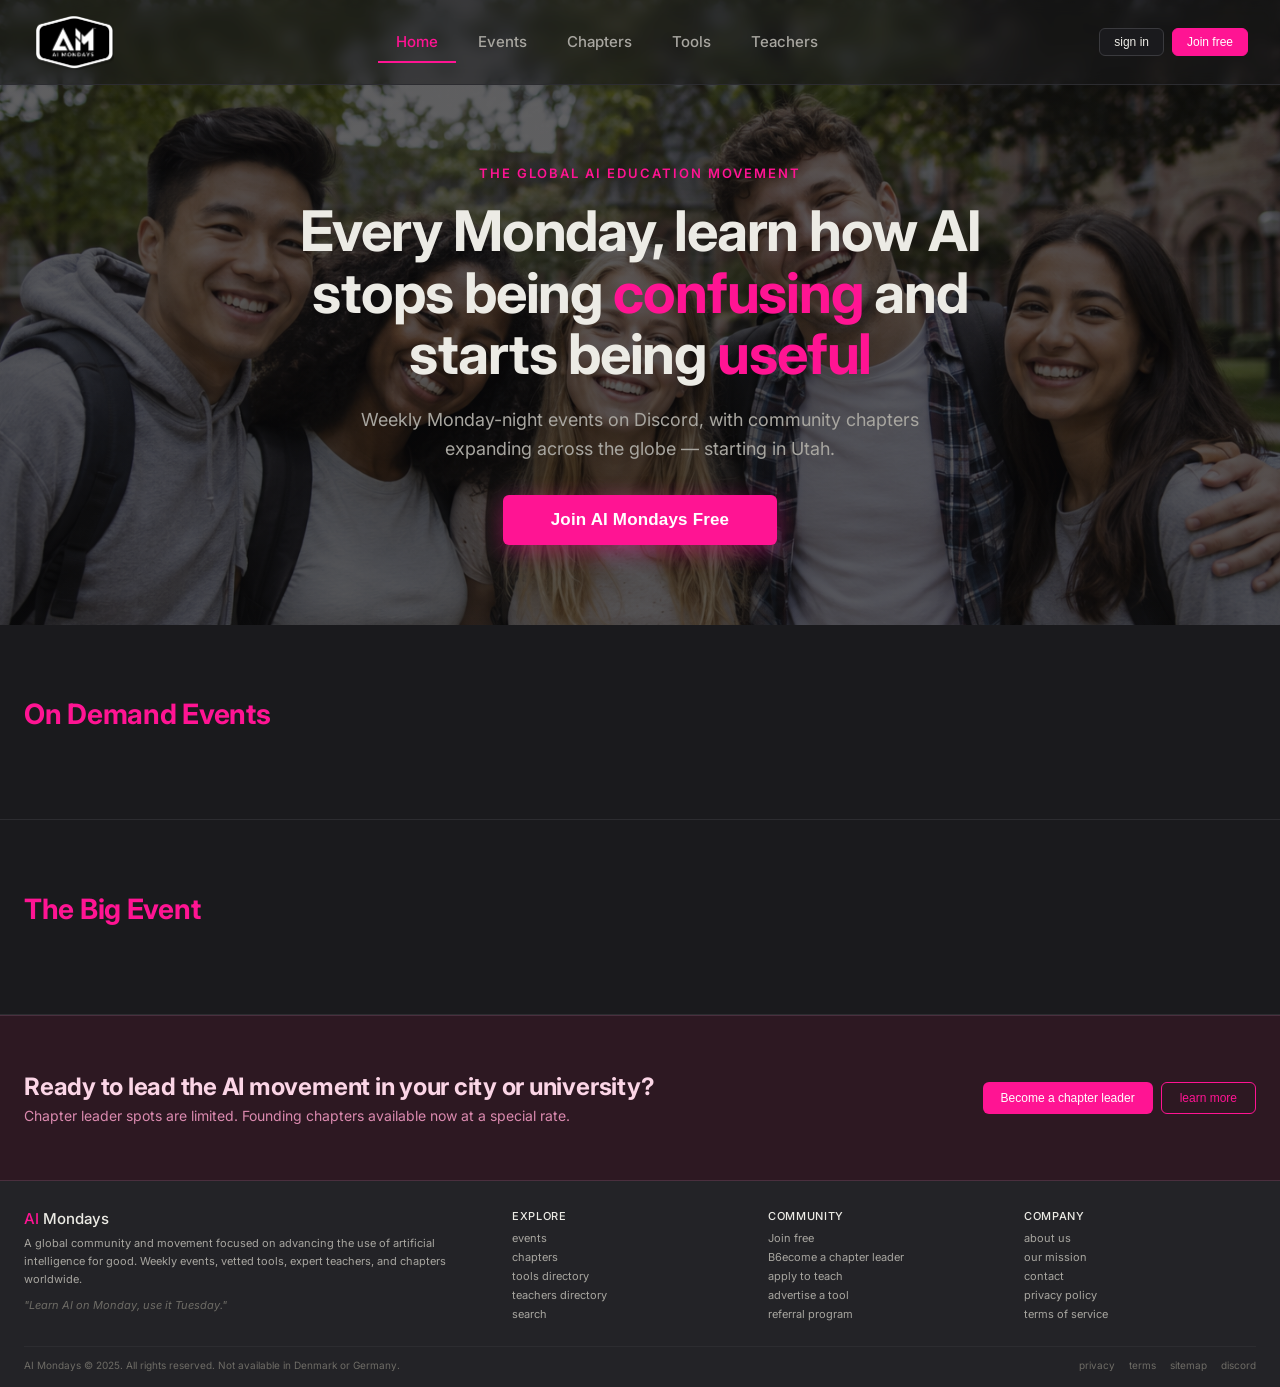
==== ai_mondays_homepage_v2.html @ 58237939 "Initial commit" ====
<!doctype html>
<html lang="en">
<head>
<meta charset="utf-8">
<meta name="viewport" content="width=device-width,initial-scale=1">
<title>AI Mondays — Home</title>
<link rel="stylesheet" href="tokens.css">
</head>
<body>
<h2 class="sr-only">AI Mondays homepage with US map showing Utah chapter locations, hero section, stats, features, and footer</h2>
<style>
*{box-sizing:border-box;margin:0;padding:0;}
body{background:linear-gradient(rgba(10,10,12,0.65),rgba(10,10,12,0.65)),url('stockphoto.png') center center / cover no-repeat fixed;background-color:var(--color-background-primary);}
.page{background:transparent;overflow:hidden;font-family:var(--font-sans);min-height:100vh;display:flex;flex-direction:column;}
.nav{background:rgba(26,26,29,0.55);backdrop-filter:blur(8px);-webkit-backdrop-filter:blur(8px);border-bottom:0.5px solid var(--color-border-tertiary);padding:14px 32px;display:flex;align-items:center;justify-content:space-between;}
.nav-logo{text-decoration:none;display:inline-flex;align-items:center;}
.nav-logo-img{height:56px;width:auto;display:block;}
.nav-links{display:flex;gap:4px;align-items:center;}
.nav-link{font-size:15px;font-weight:500;color:var(--color-text-secondary);padding:10px 18px;cursor:pointer;text-decoration:none;border-bottom:2px solid transparent;}
.nav-link:hover{color:var(--color-text-primary);}
.nav-link.active{color:#FF1493;border-bottom:2px solid #FF1493;}
.nav-right{display:flex;gap:8px;align-items:center;}
.btn-secondary{font-size:12px;padding:6px 14px;border:0.5px solid var(--color-border-secondary);border-radius:var(--border-radius-md);background:var(--color-background-primary);color:var(--color-text-primary);cursor:pointer;}
.btn-primary{font-size:12px;padding:6px 14px;border:0.5px solid #FF1493;border-radius:var(--border-radius-md);background:#FF1493;color:white;cursor:pointer;}

.hero{padding:80px 24px 72px;text-align:center;background:transparent;}
.hero-eyebrow{font-size:13px;color:#FF1493;text-transform:uppercase;letter-spacing:.15em;margin-bottom:20px;font-weight:600;}
.hero-title{font-size:56px;font-weight:700;letter-spacing:-0.02em;color:var(--color-text-primary);line-height:1.1;margin-bottom:20px;max-width:780px;margin-left:auto;margin-right:auto;}
.hero-title span{color:#FF1493;}
.hero-sub{font-size:18px;color:var(--color-text-secondary);line-height:1.6;max-width:620px;margin:0 auto 32px;}
.hero-slogan{font-size:12px;color:var(--color-text-tertiary);font-style:italic;margin-bottom:20px;}
.hero-search{display:flex;gap:8px;max-width:400px;margin:0 auto 18px;}
.hero-search input{flex:1;font-size:13px;padding:8px 14px;border:0.5px solid var(--color-border-secondary);border-radius:var(--border-radius-md);background:var(--color-background-primary);color:var(--color-text-primary);}
.hero-search button{font-size:12px;padding:8px 16px;border:none;border-radius:var(--border-radius-md);background:#FF1493;color:white;cursor:pointer;}
.hero-btns-row1{display:flex;gap:8px;justify-content:center;flex-wrap:wrap;margin-bottom:8px;}
.hero-btns-row2{display:flex;justify-content:center;}
.hbtn-main{font-size:12px;padding:9px 20px;border:none;border-radius:var(--border-radius-md);background:#FF1493;color:white;cursor:pointer;font-weight:500;}
.hbtn-sec{font-size:12px;padding:9px 20px;border:0.5px solid var(--color-border-secondary);border-radius:var(--border-radius-md);background:var(--color-background-primary);color:var(--color-text-primary);cursor:pointer;}
.hbtn-leader{font-size:12px;padding:9px 24px;border:0.5px solid #FF1493;border-radius:var(--border-radius-md);background:#FCE7F3;color:#FF1493;cursor:pointer;font-weight:500;}
.hbtn-join{font-size:17px;padding:15px 48px;border:none;border-radius:var(--border-radius-md);background:#FF1493;color:white;cursor:pointer;font-weight:600;letter-spacing:.01em;box-shadow:0 6px 22px rgba(255,20,147,0.38);}
.hbtn-join:hover{background:#FF6EB4;}

.map-section{padding:72px 24px;background:var(--color-background-primary);border-top:0.5px solid var(--color-border-tertiary);border-bottom:0.5px solid var(--color-border-tertiary);}
.map-header{display:flex;flex-direction:column;align-items:center;gap:14px;margin-bottom:36px;text-align:center;}
.map-title{font-size:28px;font-weight:700;letter-spacing:-0.01em;color:var(--color-text-primary);}
.map-legend{display:flex;gap:16px;align-items:center;}
.legend-item{display:flex;align-items:center;gap:5px;font-size:11px;color:var(--color-text-secondary);}
.legend-dot{width:10px;height:10px;border-radius:50%;}
.dot-purple{background:#FF1493;}
.dot-green{background:#1D9E75;}
.map-wrap{background:var(--color-background-secondary);border:0.5px solid var(--color-border-tertiary);border-radius:var(--border-radius-md);overflow:hidden;}

.stats-bar{display:grid;grid-template-columns:repeat(4,1fr);background:var(--color-background-primary);border-bottom:0.5px solid var(--color-border-tertiary);}
.stat-cell{padding:16px 24px;text-align:center;border-right:0.5px solid var(--color-border-tertiary);}
.stat-cell:last-child{border-right:none;}
.stat-num{font-size:22px;font-weight:500;color:var(--color-text-primary);margin-bottom:2px;}
.stat-lbl{font-size:11px;color:var(--color-text-secondary);}

.section{padding:72px 24px;background:var(--color-background-primary);border-bottom:0.5px solid var(--color-border-tertiary);}
.section-header{display:flex;justify-content:space-between;align-items:flex-end;margin-bottom:16px;}
.section-title{font-size:28px;font-weight:700;letter-spacing:-0.01em;color:var(--color-text-primary);}
.section-sub{font-size:14px;color:var(--color-text-secondary);margin-top:6px;}
.section-link{font-size:12px;color:#FF1493;text-decoration:none;cursor:pointer;}
.feature-grid{display:grid;grid-template-columns:repeat(3,1fr);gap:10px;}
.feature-card{background:var(--color-background-secondary);border:0.5px solid var(--color-border-tertiary);border-radius:var(--border-radius-lg);padding:16px;}
.feature-icon{width:32px;height:32px;border-radius:var(--border-radius-md);display:flex;align-items:center;justify-content:center;margin-bottom:10px;}
.fi-blue{background:#FCE7F3;} .fi-teal{background:#E1F5EE;} .fi-purple{background:#FCE7F3;} .fi-amber{background:#FAEEDA;} .fi-green{background:#EAF3DE;} .fi-coral{background:#FAECE7;}
.feature-name{font-size:12px;font-weight:500;color:var(--color-text-primary);margin-bottom:4px;}
.feature-desc{font-size:11px;color:var(--color-text-secondary);line-height:1.6;}
.feature-link{font-size:10px;color:#FF1493;margin-top:6px;display:block;cursor:pointer;}

.chapter-grid{display:grid;grid-template-columns:repeat(4,1fr);gap:10px;}
.chapter-card{background:var(--color-background-secondary);border:0.5px solid var(--color-border-tertiary);border-radius:var(--border-radius-md);padding:12px;}
.ch-state{font-size:10px;color:var(--color-text-tertiary);text-transform:uppercase;letter-spacing:.06em;margin-bottom:3px;}
.ch-city{font-size:12px;font-weight:500;color:var(--color-text-primary);margin-bottom:2px;}
.ch-count{font-size:10px;color:var(--color-text-secondary);}
.ch-badge{font-size:9px;padding:2px 6px;border-radius:3px;display:inline-block;margin-top:4px;}
.ch-founder{background:#FCE7F3;color:#FF1493;}
.ch-open{background:#EAF3DE;color:#3B6D11;}

.teacher-row{display:grid;grid-template-columns:repeat(4,1fr);gap:10px;}
.mini-teacher{background:var(--color-background-secondary);border:0.5px solid var(--color-border-tertiary);border-radius:var(--border-radius-md);padding:12px;display:flex;gap:10px;align-items:center;}
.mini-av{width:36px;height:36px;border-radius:50%;flex-shrink:0;}
.mini-name{font-size:12px;font-weight:500;color:var(--color-text-primary);}
.mini-spec{font-size:10px;color:var(--color-text-secondary);}
.mini-stars{font-size:10px;color:#EF9F27;margin-top:2px;}

.tool-row{display:grid;grid-template-columns:repeat(4,1fr);gap:10px;}
.mini-tool{background:var(--color-background-secondary);border:0.5px solid var(--color-border-tertiary);border-radius:var(--border-radius-md);padding:12px;display:flex;gap:10px;align-items:center;}
.tool-ico{width:30px;height:30px;border-radius:var(--border-radius-md);display:flex;align-items:center;justify-content:center;flex-shrink:0;}
.mini-tool-name{font-size:12px;font-weight:500;color:#FF1493;cursor:pointer;}
.mini-tool-cat{font-size:10px;color:var(--color-text-secondary);}
.mini-tool-stars{font-size:10px;color:#EF9F27;margin-top:1px;}

.cta-band{background:#2d1822;border-top:0.5px solid #4a2f3e;border-bottom:0.5px solid #4a2f3e;padding:56px 24px;display:flex;align-items:center;justify-content:space-between;gap:20px;margin-top:auto;}
.cta-title{font-size:24px;font-weight:700;letter-spacing:-0.01em;color:#fbd5e6;margin-bottom:6px;}
.cta-sub{font-size:14px;color:#db8aaf;}
.cta-actions{display:flex;gap:8px;flex-shrink:0;}
.cta-btn-main{font-size:12px;padding:8px 18px;border:none;border-radius:var(--border-radius-md);background:#FF1493;color:white;cursor:pointer;}
.cta-btn-sec{font-size:12px;padding:8px 18px;border:0.5px solid #FF1493;border-radius:var(--border-radius-md);background:transparent;color:#FF1493;cursor:pointer;}

.footer{background:var(--color-background-secondary);padding:28px 24px 16px;}
.footer-top{display:grid;grid-template-columns:2fr 1fr 1fr 1fr;gap:24px;margin-bottom:20px;}
.footer-logo{font-size:15px;font-weight:500;color:var(--color-text-primary);margin-bottom:7px;}
.footer-logo span{color:#FF1493;}
.footer-tagline{font-size:11px;color:var(--color-text-secondary);line-height:1.6;margin-bottom:10px;}
.footer-slogan{font-size:11px;color:var(--color-text-tertiary);font-style:italic;}
.footer-col-title{font-size:11px;font-weight:500;color:var(--color-text-primary);margin-bottom:8px;text-transform:uppercase;letter-spacing:.06em;}
.footer-link{font-size:11px;color:var(--color-text-secondary);display:block;margin-bottom:5px;text-decoration:none;cursor:pointer;}
.footer-link:hover{color:#FF1493;}
.footer-bottom{border-top:0.5px solid var(--color-border-tertiary);padding-top:12px;display:flex;justify-content:space-between;align-items:center;}
.footer-copy{font-size:10px;color:var(--color-text-tertiary);}
.footer-bottom-links{display:flex;gap:14px;}
.footer-bottom-link{font-size:10px;color:var(--color-text-tertiary);text-decoration:none;cursor:pointer;}

.signup-modal{position:fixed;inset:0;z-index:100;display:flex;align-items:center;justify-content:center;padding:24px;}
.signup-modal[hidden]{display:none;}
.signup-backdrop{position:absolute;inset:0;background:rgba(20,20,18,0.45);}
.signup-dialog{position:relative;background:var(--color-background-primary);border:0.5px solid var(--color-border-tertiary);border-radius:var(--border-radius-lg);padding:28px 28px 24px;width:100%;max-width:380px;box-shadow:0 12px 40px rgba(0,0,0,0.18);}
.signup-close{position:absolute;top:10px;right:12px;width:28px;height:28px;background:transparent;border:none;color:var(--color-text-tertiary);font-size:22px;line-height:1;cursor:pointer;}
.signup-close:hover{color:var(--color-text-primary);}
.signup-eyebrow{font-size:10px;color:#FF1493;text-transform:uppercase;letter-spacing:.08em;margin-bottom:6px;font-weight:500;}
.signup-title{font-size:18px;font-weight:500;color:var(--color-text-primary);margin-bottom:6px;}
.signup-sub{font-size:12px;color:var(--color-text-secondary);margin-bottom:18px;line-height:1.5;}
.signup-form[hidden]{display:none;}
.signup-form{display:flex;flex-direction:column;gap:12px;}
.signup-field{display:flex;flex-direction:column;gap:4px;}
.signup-field span{font-size:11px;color:var(--color-text-secondary);}
.signup-field input,.signup-field select{font:inherit;font-size:13px;padding:8px 10px;border:0.5px solid var(--color-border-secondary);border-radius:var(--border-radius-md);background:var(--color-background-primary);color:var(--color-text-primary);}
.signup-field input:focus,.signup-field select:focus{outline:none;border-color:#FF1493;box-shadow:0 0 0 3px rgba(255,20,147,0.25);}
.signup-submit{margin-top:6px;font-size:13px;padding:9px 16px;border:none;border-radius:var(--border-radius-md);background:#FF1493;color:white;cursor:pointer;font-weight:500;}
.signup-submit:hover{background:#FF1493;}
.signup-success[hidden]{display:none;}
.signup-success{text-align:center;padding:12px 0;}
.signup-success-mark{font-size:32px;color:#1D9E75;margin-bottom:8px;line-height:1;}
.signup-success-title{font-size:16px;font-weight:500;color:var(--color-text-primary);margin-bottom:4px;}
.signup-success-msg{font-size:12px;color:var(--color-text-secondary);line-height:1.5;}
.signup-success-chapter{color:var(--color-text-primary);font-weight:500;}

.chapter-picker{max-width:560px;margin:0 auto;}
.chapter-picker-trigger{display:flex;align-items:center;gap:14px;width:100%;padding:16px 20px;background:var(--color-background-primary);border:0.5px solid var(--color-border-tertiary);border-radius:var(--border-radius-md);color:var(--color-text-primary);cursor:pointer;font:inherit;font-size:15px;font-weight:500;text-align:left;}
.chapter-picker-trigger:hover{background:rgba(255,255,255,0.03);border-color:var(--color-border-secondary);}
.chapter-picker-trigger[aria-expanded="true"]{border-bottom-color:transparent;border-bottom-left-radius:0;border-bottom-right-radius:0;}
.chapter-picker-trigger[aria-expanded="true"] .chapter-picker-arrow{transform:rotate(90deg);}
.chapter-picker-arrow{font-size:10px;color:var(--color-text-tertiary);transition:transform 0.15s ease;width:12px;display:inline-block;flex-shrink:0;}
.chapter-picker-title{flex:1;}
.chapter-picker-meta{font-size:11px;color:var(--color-text-tertiary);font-weight:400;}
.chapter-dropdown{border:0.5px solid var(--color-border-tertiary);border-radius:var(--border-radius-md);overflow:hidden;background:var(--color-background-primary);max-width:560px;margin:0 auto;}
.chapter-dropdown[hidden]{display:none;}
.chapter-picker .chapter-dropdown{max-width:none;margin:0;border-top:none;border-top-left-radius:0;border-top-right-radius:0;}
.state-header{display:flex;align-items:center;gap:12px;width:100%;padding:13px 18px;background:transparent;border:none;border-top:0.5px solid var(--color-border-tertiary);color:var(--color-text-primary);cursor:pointer;font:inherit;font-size:14px;font-weight:500;text-align:left;}
.state-header:first-child{border-top:none;}
.state-header:hover{background:rgba(255,255,255,0.03);}
.state-arrow{font-size:9px;color:var(--color-text-tertiary);transition:transform 0.15s ease;width:10px;display:inline-block;}
.state-header[aria-expanded="true"] .state-arrow{transform:rotate(90deg);}
.state-name{flex:1;}
.state-meta{font-size:11px;color:var(--color-text-tertiary);font-weight:400;}
.state-cities{background:rgba(0,0,0,0.2);border-top:0.5px solid var(--color-border-tertiary);padding:4px 0 8px;}
.state-cities[hidden]{display:none;}
.city-item{display:flex;align-items:center;gap:10px;width:100%;padding:8px 18px 8px 42px;background:transparent;border:none;color:var(--color-text-primary);cursor:pointer;font:inherit;font-size:13px;text-align:left;}
.city-item:hover{background:rgba(255,255,255,0.05);}
.city-dot{width:7px;height:7px;border-radius:50%;flex-shrink:0;}
.city-active .city-dot{background:#FF6EB4;box-shadow:0 0 0 3px rgba(255,110,180,0.3);}
.city-available .city-dot{background:#1D9E75;box-shadow:0 0 0 3px rgba(29,158,117,0.15);}
.city-label{flex:1;}
.city-status{font-size:10px;color:var(--color-text-tertiary);text-transform:uppercase;letter-spacing:.05em;}
.city-active .city-status{color:#FF6EB4;}
.city-available .city-status{color:#1D9E75;}
.signup-dialog-wide{max-width:480px;}
.signup-row{display:flex;gap:12px;}
.signup-row .signup-field{flex:1;}
.signup-actions{display:flex;gap:10px;align-items:stretch;margin-top:6px;}
.signup-actions .signup-submit{flex:1;margin-top:0;}
.signup-discord{font-size:12px;padding:9px 14px;border:0.5px solid var(--color-border-secondary);border-radius:var(--border-radius-md);background:var(--color-background-primary);color:#5865F2;cursor:pointer;font-weight:500;text-decoration:none;display:inline-flex;align-items:center;gap:6px;white-space:nowrap;}
.signup-discord:hover{border-color:#5865F2;background:#F2F3FE;}
.signup-field textarea{font:inherit;font-size:13px;padding:8px 10px;border:0.5px solid var(--color-border-secondary);border-radius:var(--border-radius-md);background:var(--color-background-primary);color:var(--color-text-primary);resize:vertical;min-height:64px;}
.signup-field textarea:focus{outline:none;border-color:#FF1493;box-shadow:0 0 0 3px rgba(255,20,147,0.25);}
</style>

<div class="page">

  <div class="nav">
    <a class="nav-logo" href="ai_mondays_homepage_v2.html"><img class="nav-logo-img" src="ai-mondays-7538112.webp" alt="AI Mondays"></a>
    <div class="nav-links">
      <a class="nav-link active" href="ai_mondays_homepage_v2.html">Home</a>
      <a class="nav-link" href="#">Events</a>
      <a class="nav-link" href="ai_mondays_directory_v2.html">Chapters</a>
      <a class="nav-link" href="ai_mondays_tools_directory.html">Tools</a>
      <a class="nav-link" href="ai_mondays_teachers_directory.html">Teachers</a>
    </div>
    <div class="nav-right">
      <button class="btn-secondary">sign in</button>
      <button class="btn-primary" data-open-join>Join free</button>
    </div>
  </div>

  <div class="hero">
    <div class="hero-eyebrow">the global ai education movement</div>
    <div class="hero-title">Every Monday, learn how AI stops being <span>confusing</span> and starts being <span>useful</span></div>
    <div class="hero-sub">Weekly Monday-night events on Discord, with community chapters expanding across the globe — starting in Utah.</div>
    <div class="hero-btns-row1">
      <button class="hbtn-join" data-open-join>Join AI Mondays Free</button>
    </div>
  </div>

  <div class="section">
    <div class="section-header">
      <div class="section-title" style="color:#FF1493;">On Demand Events</div>
    </div>
  </div>

  <div class="section">
    <div class="section-header">
      <div class="section-title" style="color:#FF1493;">The Big Event</div>
    </div>
  </div>

  <div class="cta-band">
    <div>
      <div class="cta-title">Ready to lead the AI movement in your city or university?</div>
      <div class="cta-sub">Chapter leader spots are limited. Founding chapters available now at a special rate.</div>
    </div>
    <div class="cta-actions">
      <button class="cta-btn-main" onclick="window.location.href='ai_mondays_directory_v2.html'">Become a chapter leader</button>
      <button class="cta-btn-sec">learn more</button>
    </div>
  </div>

  <div class="footer">
    <div class="footer-top">
      <div>
        <div class="footer-logo"><span>AI</span> Mondays</div>
        <div class="footer-tagline">A global community and movement focused on advancing the use of artificial intelligence for good. Weekly events, vetted tools, expert teachers, and chapters worldwide.</div>
        <div class="footer-slogan">"Learn AI on Monday, use it Tuesday."</div>
      </div>
      <div>
        <div class="footer-col-title">explore</div>
        <a class="footer-link" href="#">events</a>
        <a class="footer-link" href="#">chapters</a>
        <a class="footer-link" href="#">tools directory</a>
        <a class="footer-link" href="#">teachers directory</a>
        <a class="footer-link" href="#">search</a>
      </div>
      <div>
        <div class="footer-col-title">community</div>
        <a class="footer-link" href="#">Join free</a>
        <a class="footer-link" href="#">B6ecome a chapter leader</a>
        <a class="footer-link" href="#">apply to teach</a>
        <a class="footer-link" href="#">advertise a tool</a>
        <a class="footer-link" href="#">referral program</a>
      </div>
      <div>
        <div class="footer-col-title">company</div>
        <a class="footer-link" href="#">about us</a>
        <a class="footer-link" href="#">our mission</a>
        <a class="footer-link" href="#">contact</a>
        <a class="footer-link" href="#">privacy policy</a>
        <a class="footer-link" href="#">terms of service</a>
      </div>
    </div>
    <div class="footer-bottom">
      <div class="footer-copy">AI Mondays &copy; 2025. All rights reserved. Not available in Denmark or Germany.</div>
      <div class="footer-bottom-links">
        <a class="footer-bottom-link" href="#">privacy</a>
        <a class="footer-bottom-link" href="#">terms</a>
        <a class="footer-bottom-link" href="#">sitemap</a>
        <a class="footer-bottom-link" href="#">discord</a>
      </div>
    </div>
  </div>

</div>

<div id="join-modal" class="signup-modal" hidden>
  <div class="signup-backdrop" data-close></div>
  <div class="signup-dialog" role="dialog" aria-modal="true">
    <button class="signup-close" type="button" data-close aria-label="close">&times;</button>
    <h3 class="signup-title">Utah-Lehi</h3>
    <p class="signup-sub">Free to join. You'll get the weekly Monday-night event invite and access to the chapter Discord.</p>
    <form class="signup-form">
      <label class="signup-field"><span>Name</span><input type="text" name="name" required autocomplete="name"></label>
      <label class="signup-field"><span>Company Name</span><input type="text" name="company" autocomplete="organization"></label>
      <label class="signup-field"><span>Email</span><input type="email" name="email" required autocomplete="email"></label>
      <label class="signup-field"><span>Phone Number</span><input type="tel" name="phone" required autocomplete="tel"></label>
      <label class="signup-field"><span>Your Experience</span>
        <select name="level">
          <option value="new">new to AI</option>
          <option value="casual">I use AI casually</option>
          <option value="builder">I build with AI</option>
        </select>
      </label>
      <div class="signup-actions">
        <button class="signup-submit" type="submit">Join Chapter</button>
      </div>
    </form>
    <div class="signup-success" hidden>
      <div class="signup-success-mark">&#10003;</div>
      <div class="signup-success-title">you're in!</div>
      <div class="signup-success-msg">Look for an email from the <span class="signup-success-chapter">Utah-Lehi</span> chapter leader within a few days.</div>
    </div>
  </div>
</div>

<script>
(function () {
  var joinModal = document.getElementById('join-modal');
  var form = joinModal.querySelector('.signup-form');
  var success = joinModal.querySelector('.signup-success');

  function openModal() {
    form.reset();
    form.hidden = false;
    success.hidden = true;
    joinModal.hidden = false;
    setTimeout(function () {
      var first = form.querySelector('input, textarea, select');
      if (first) first.focus();
    }, 50);
  }

  var triggers = document.querySelectorAll('[data-open-join]');
  for (var i = 0; i < triggers.length; i++) {
    triggers[i].addEventListener('click', openModal);
  }

  joinModal.addEventListener('click', function (e) {
    if (e.target.hasAttribute && e.target.hasAttribute('data-close')) joinModal.hidden = true;
  });
  form.addEventListener('submit', function (e) {
    e.preventDefault();
    form.hidden = true;
    success.hidden = false;
  });
  document.addEventListener('keydown', function (e) {
    if (e.key === 'Escape' && !joinModal.hidden) joinModal.hidden = true;
  });
})();
</script>

</body>
</html>
---- tokens.css ----
@import url('https://fonts.googleapis.com/css2?family=Inter:wght@400;500;600;700;800&display=swap');

:root {
  --color-background-primary: #1a1a1d;
  --color-background-secondary: #232327;
  --color-background-tertiary: #0f0f12;
  --color-text-primary: #ecebe5;
  --color-text-secondary: #a8a6a0;
  --color-text-tertiary: #6e6c66;
  --color-border-primary: #4a4a4e;
  --color-border-secondary: #3a3a3e;
  --color-border-tertiary: #2c2c30;
  --font-sans: 'Inter', -apple-system, BlinkMacSystemFont, "Segoe UI", Roboto, Helvetica, Arial, sans-serif;
  --border-radius-sm: 4px;
  --border-radius-md: 6px;
  --border-radius-lg: 10px;
}

html, body {
  background: var(--color-background-primary);
  font-family: var(--font-sans);
  color: var(--color-text-primary);
  -webkit-font-smoothing: antialiased;
}

body {
  padding: 0;
  min-height: 100vh;
}

.page {
  max-width: none;
  margin: 0;
}

.sr-only {
  position: absolute;
  width: 1px;
  height: 1px;
  padding: 0;
  margin: -1px;
  overflow: hidden;
  clip: rect(0, 0, 0, 0);
  white-space: nowrap;
  border: 0;
}
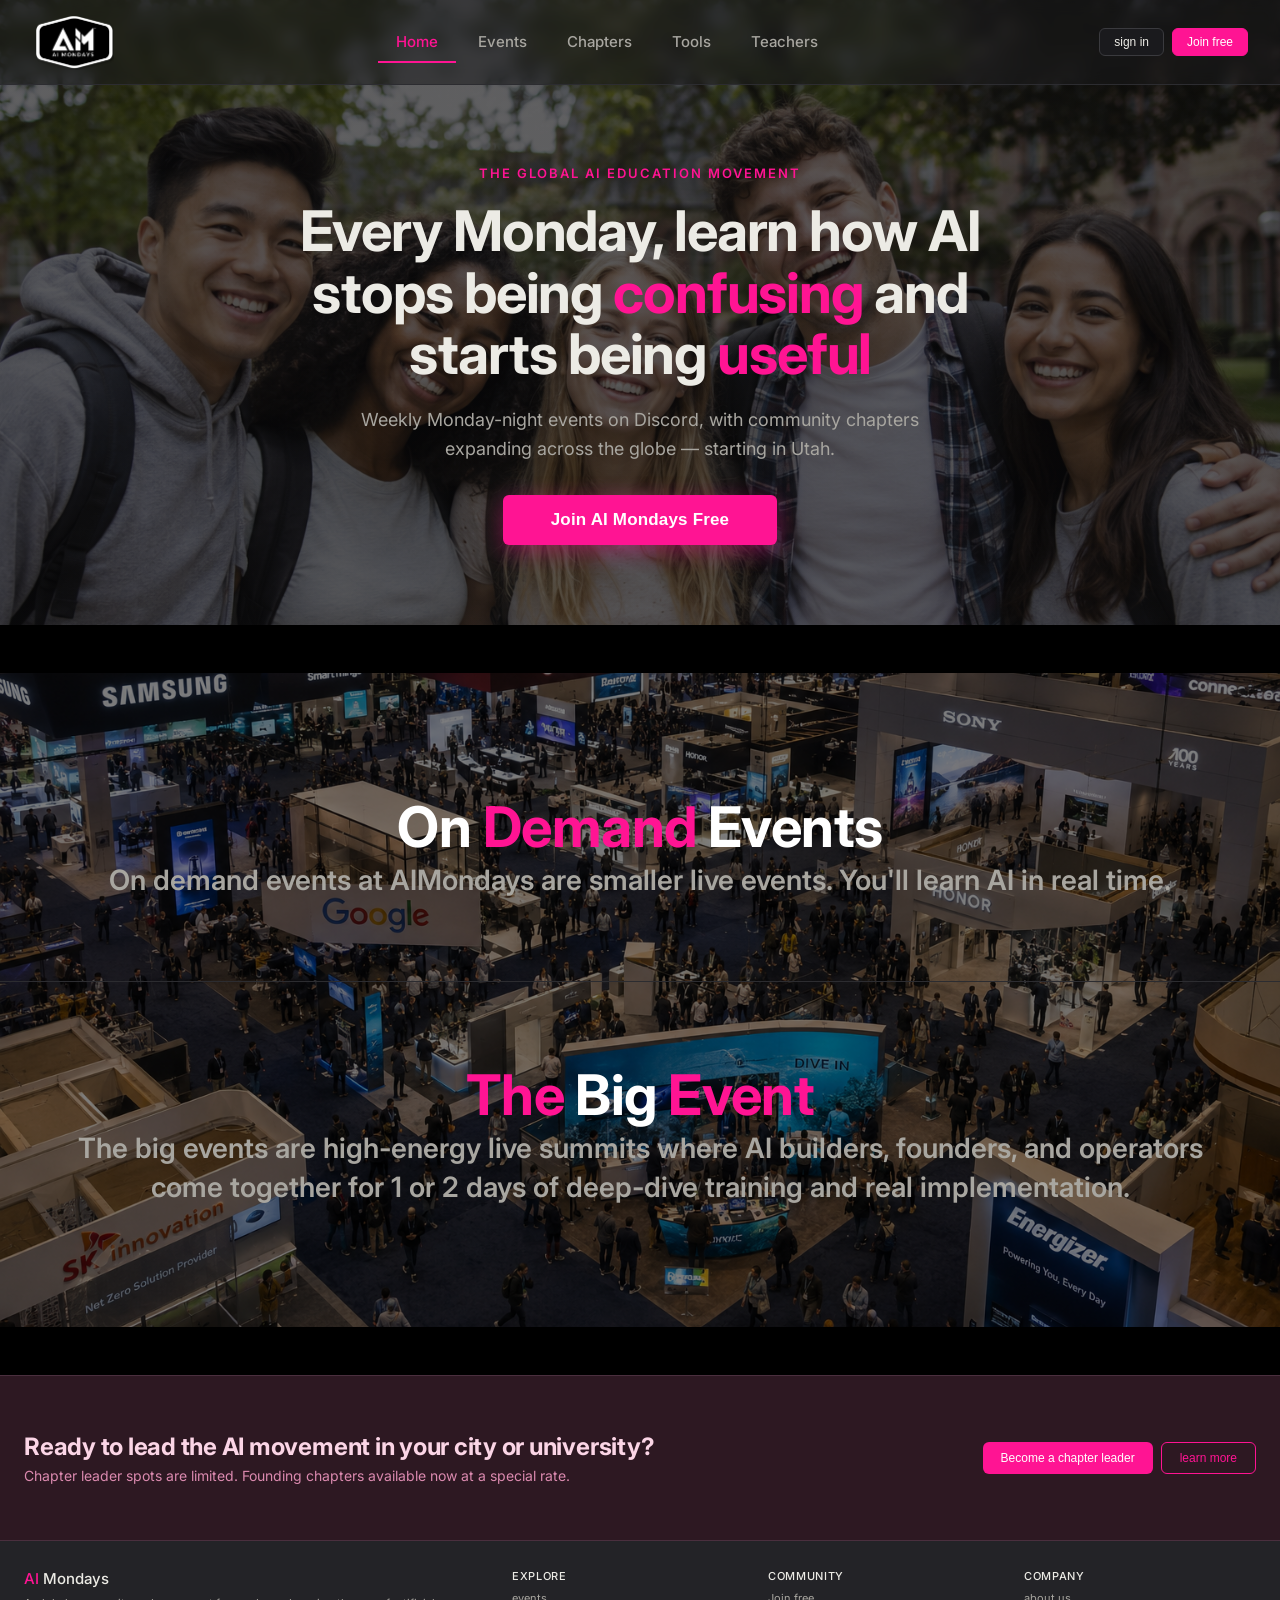
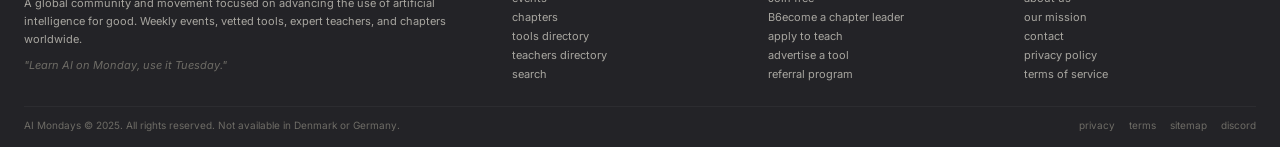
==== commit 32a93473: "Update homepage events section with new layout and background image - Stack On Demand Events and The" ====
--- a/ai_mondays_homepage_v2.html
+++ b/ai_mondays_homepage_v2.html
@@ -204,17 +204,26 @@
     </div>
   </div>
 
-  <div class="section">
-    <div class="section-header">
-      <div class="section-title" style="color:#FF1493;">On Demand Events</div>
-    </div>
-  </div>
-
-  <div class="section">
-    <div class="section-header">
-      <div class="section-title" style="color:#FF1493;">The Big Event</div>
-    </div>
-  </div>
+  <div style="background:#000;height:48px;"></div>
+  <div style="position:relative;overflow:hidden;background:url('tech event.png') center/cover no-repeat;">
+    <div style="position:absolute;inset:0;background:rgba(0,0,0,0.5);pointer-events:none;"></div>
+    <div style="display:flex;flex-direction:column;position:relative;z-index:1;">
+      <div style="display:flex;justify-content:center;align-items:center;padding:120px 40px 80px;">
+        <div style="width:fit-content;text-align:center;">
+          <div class="section-title" style="color:#FF1493;font-size:56px;white-space:nowrap;"><span style="color:white;">On</span> Demand <span style="color:white;">Events</span></div>
+          <div style="font-size:28px;font-weight:600;color:var(--color-text-secondary);line-height:1.4;">On demand events at AIMondays are smaller live events. You'll learn AI in real time.</div>
+        </div>
+      </div>
+      <div style="height:0.5px;background:var(--color-border-tertiary);"></div>
+      <div style="display:flex;justify-content:center;align-items:center;padding:80px 40px 120px;">
+        <div style="width:fit-content;text-align:center;">
+          <div class="section-title" style="color:#FF1493;font-size:56px;white-space:nowrap;">The <span style="color:white;">Big</span> Event</div>
+          <div style="font-size:28px;font-weight:600;color:var(--color-text-secondary);line-height:1.4;">The big events are high-energy live summits where AI builders, founders, and operators come together for 1 or 2 days of deep-dive training and real implementation.</div>
+        </div>
+      </div>
+    </div>
+  </div>
+  <div style="background:#000;height:48px;"></div>
 
   <div class="cta-band">
     <div>
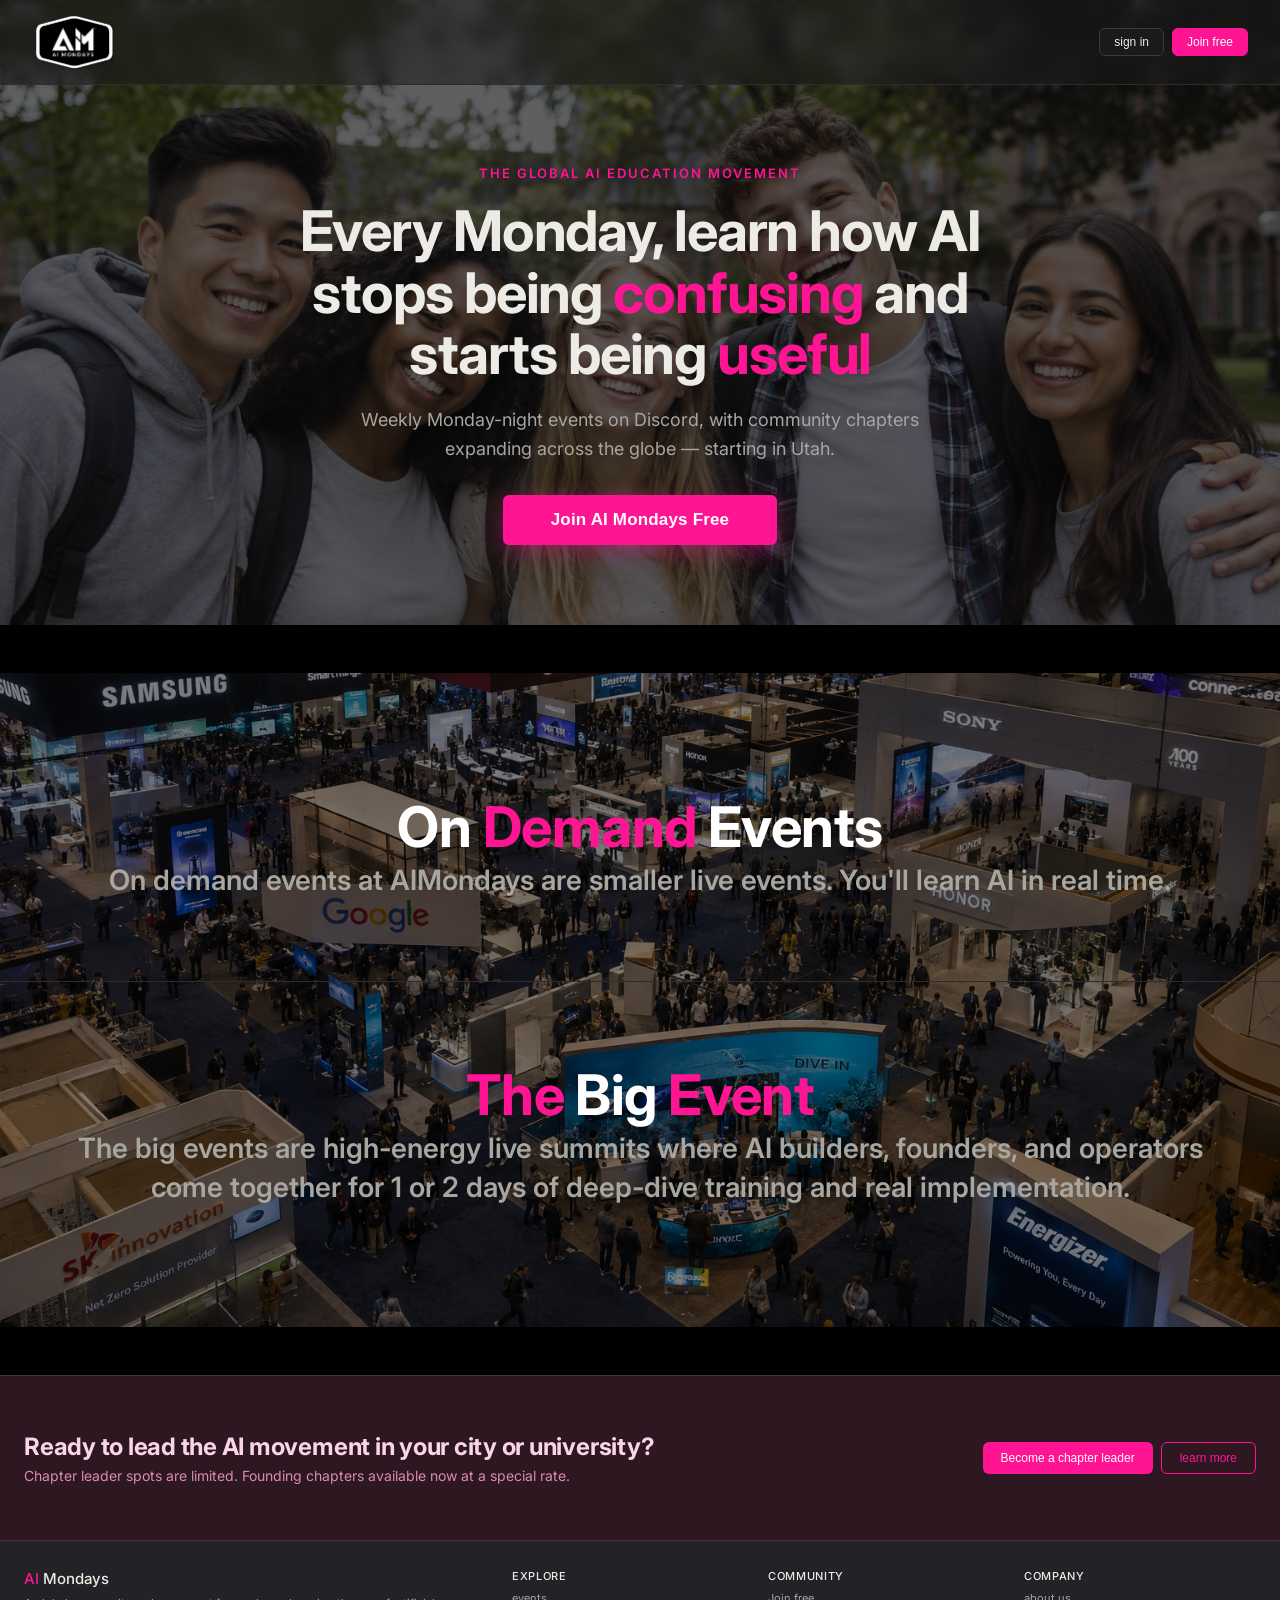
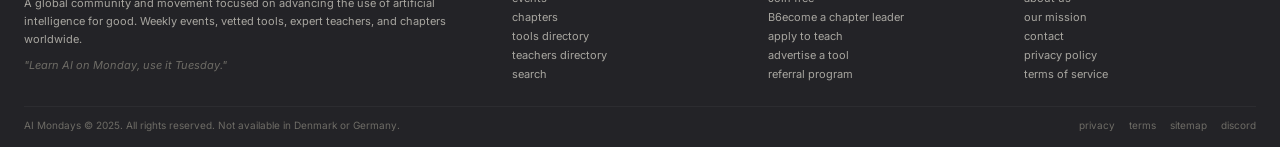
==== commit c4ec8453: "Add mobile responsiveness and hide top nav links - Add media query breakpoint for nav, hero, events " ====
--- a/ai_mondays_homepage_v2.html
+++ b/ai_mondays_homepage_v2.html
@@ -16,7 +16,7 @@
 .nav{background:rgba(26,26,29,0.55);backdrop-filter:blur(8px);-webkit-backdrop-filter:blur(8px);border-bottom:0.5px solid var(--color-border-tertiary);padding:14px 32px;display:flex;align-items:center;justify-content:space-between;}
 .nav-logo{text-decoration:none;display:inline-flex;align-items:center;}
 .nav-logo-img{height:56px;width:auto;display:block;}
-.nav-links{display:flex;gap:4px;align-items:center;}
+.nav-links{display:none;gap:4px;align-items:center;}
 .nav-link{font-size:15px;font-weight:500;color:var(--color-text-secondary);padding:10px 18px;cursor:pointer;text-decoration:none;border-bottom:2px solid transparent;}
 .nav-link:hover{color:var(--color-text-primary);}
 .nav-link.active{color:#FF1493;border-bottom:2px solid #FF1493;}
@@ -176,6 +176,48 @@
 .signup-discord:hover{border-color:#5865F2;background:#F2F3FE;}
 .signup-field textarea{font:inherit;font-size:13px;padding:8px 10px;border:0.5px solid var(--color-border-secondary);border-radius:var(--border-radius-md);background:var(--color-background-primary);color:var(--color-text-primary);resize:vertical;min-height:64px;}
 .signup-field textarea:focus{outline:none;border-color:#FF1493;box-shadow:0 0 0 3px rgba(255,20,147,0.25);}
+
+.events-bar{background:#000;height:48px;}
+.events-wrap{position:relative;overflow:hidden;background:url('tech event.png') center/cover no-repeat;}
+.events-overlay{position:absolute;inset:0;background:rgba(0,0,0,0.5);pointer-events:none;}
+.events-rows{display:flex;flex-direction:column;position:relative;z-index:1;}
+.events-row{display:flex;justify-content:center;align-items:center;}
+.events-inner{width:fit-content;text-align:center;}
+.events-title{color:#FF1493;font-size:56px;font-weight:700;letter-spacing:-0.01em;white-space:nowrap;}
+.events-sub{font-size:28px;font-weight:600;color:var(--color-text-secondary);line-height:1.4;}
+.events-divider{height:0.5px;background:var(--color-border-tertiary);}
+
+@media (max-width:768px){
+  .nav{padding:12px 16px;flex-wrap:wrap;justify-content:center;gap:8px;}
+  .nav-logo{order:1;width:100%;justify-content:center;}
+  .nav-logo-img{height:40px;}
+  .nav-right{order:2;width:100%;justify-content:center;}
+
+  .hero{padding:48px 20px 48px;}
+  .hero-title{font-size:32px;max-width:100%;}
+  .hero-sub{font-size:15px;max-width:100%;}
+  .hbtn-join{font-size:15px;padding:13px 32px;}
+
+  .stats-bar{grid-template-columns:repeat(2,1fr);}
+  .stat-cell{border-bottom:0.5px solid var(--color-border-tertiary);}
+
+  .section{padding:48px 16px;}
+  .section-title{font-size:22px;}
+  .section-header{flex-direction:column;align-items:center;text-align:center;gap:8px;}
+  .feature-grid,.chapter-grid,.teacher-row,.tool-row{grid-template-columns:1fr;}
+
+  .events-bar{height:24px;}
+  .events-row{padding:56px 20px !important;}
+  .events-title{font-size:30px;white-space:normal;}
+  .events-sub{font-size:17px;}
+
+  .cta-band{flex-direction:column;text-align:center;padding:40px 20px;}
+  .cta-actions{flex-direction:column;width:100%;}
+  .cta-actions button{width:100%;}
+
+  .footer-top{grid-template-columns:1fr;gap:20px;}
+  .footer-bottom{flex-direction:column;gap:10px;text-align:center;}
+}
 </style>
 
 <div class="page">
@@ -204,26 +246,26 @@
     </div>
   </div>
 
-  <div style="background:#000;height:48px;"></div>
-  <div style="position:relative;overflow:hidden;background:url('tech event.png') center/cover no-repeat;">
-    <div style="position:absolute;inset:0;background:rgba(0,0,0,0.5);pointer-events:none;"></div>
-    <div style="display:flex;flex-direction:column;position:relative;z-index:1;">
-      <div style="display:flex;justify-content:center;align-items:center;padding:120px 40px 80px;">
-        <div style="width:fit-content;text-align:center;">
-          <div class="section-title" style="color:#FF1493;font-size:56px;white-space:nowrap;"><span style="color:white;">On</span> Demand <span style="color:white;">Events</span></div>
-          <div style="font-size:28px;font-weight:600;color:var(--color-text-secondary);line-height:1.4;">On demand events at AIMondays are smaller live events. You'll learn AI in real time.</div>
+  <div class="events-bar"></div>
+  <div class="events-wrap">
+    <div class="events-overlay"></div>
+    <div class="events-rows">
+      <div class="events-row" style="padding:120px 40px 80px;">
+        <div class="events-inner">
+          <div class="events-title"><span style="color:white;">On</span> Demand <span style="color:white;">Events</span></div>
+          <div class="events-sub">On demand events at AIMondays are smaller live events. You'll learn AI in real time.</div>
         </div>
       </div>
-      <div style="height:0.5px;background:var(--color-border-tertiary);"></div>
-      <div style="display:flex;justify-content:center;align-items:center;padding:80px 40px 120px;">
-        <div style="width:fit-content;text-align:center;">
-          <div class="section-title" style="color:#FF1493;font-size:56px;white-space:nowrap;">The <span style="color:white;">Big</span> Event</div>
-          <div style="font-size:28px;font-weight:600;color:var(--color-text-secondary);line-height:1.4;">The big events are high-energy live summits where AI builders, founders, and operators come together for 1 or 2 days of deep-dive training and real implementation.</div>
+      <div class="events-divider"></div>
+      <div class="events-row" style="padding:80px 40px 120px;">
+        <div class="events-inner">
+          <div class="events-title">The <span style="color:white;">Big</span> Event</div>
+          <div class="events-sub">The big events are high-energy live summits where AI builders, founders, and operators come together for 1 or 2 days of deep-dive training and real implementation.</div>
         </div>
       </div>
     </div>
   </div>
-  <div style="background:#000;height:48px;"></div>
+  <div class="events-bar"></div>
 
   <div class="cta-band">
     <div>
